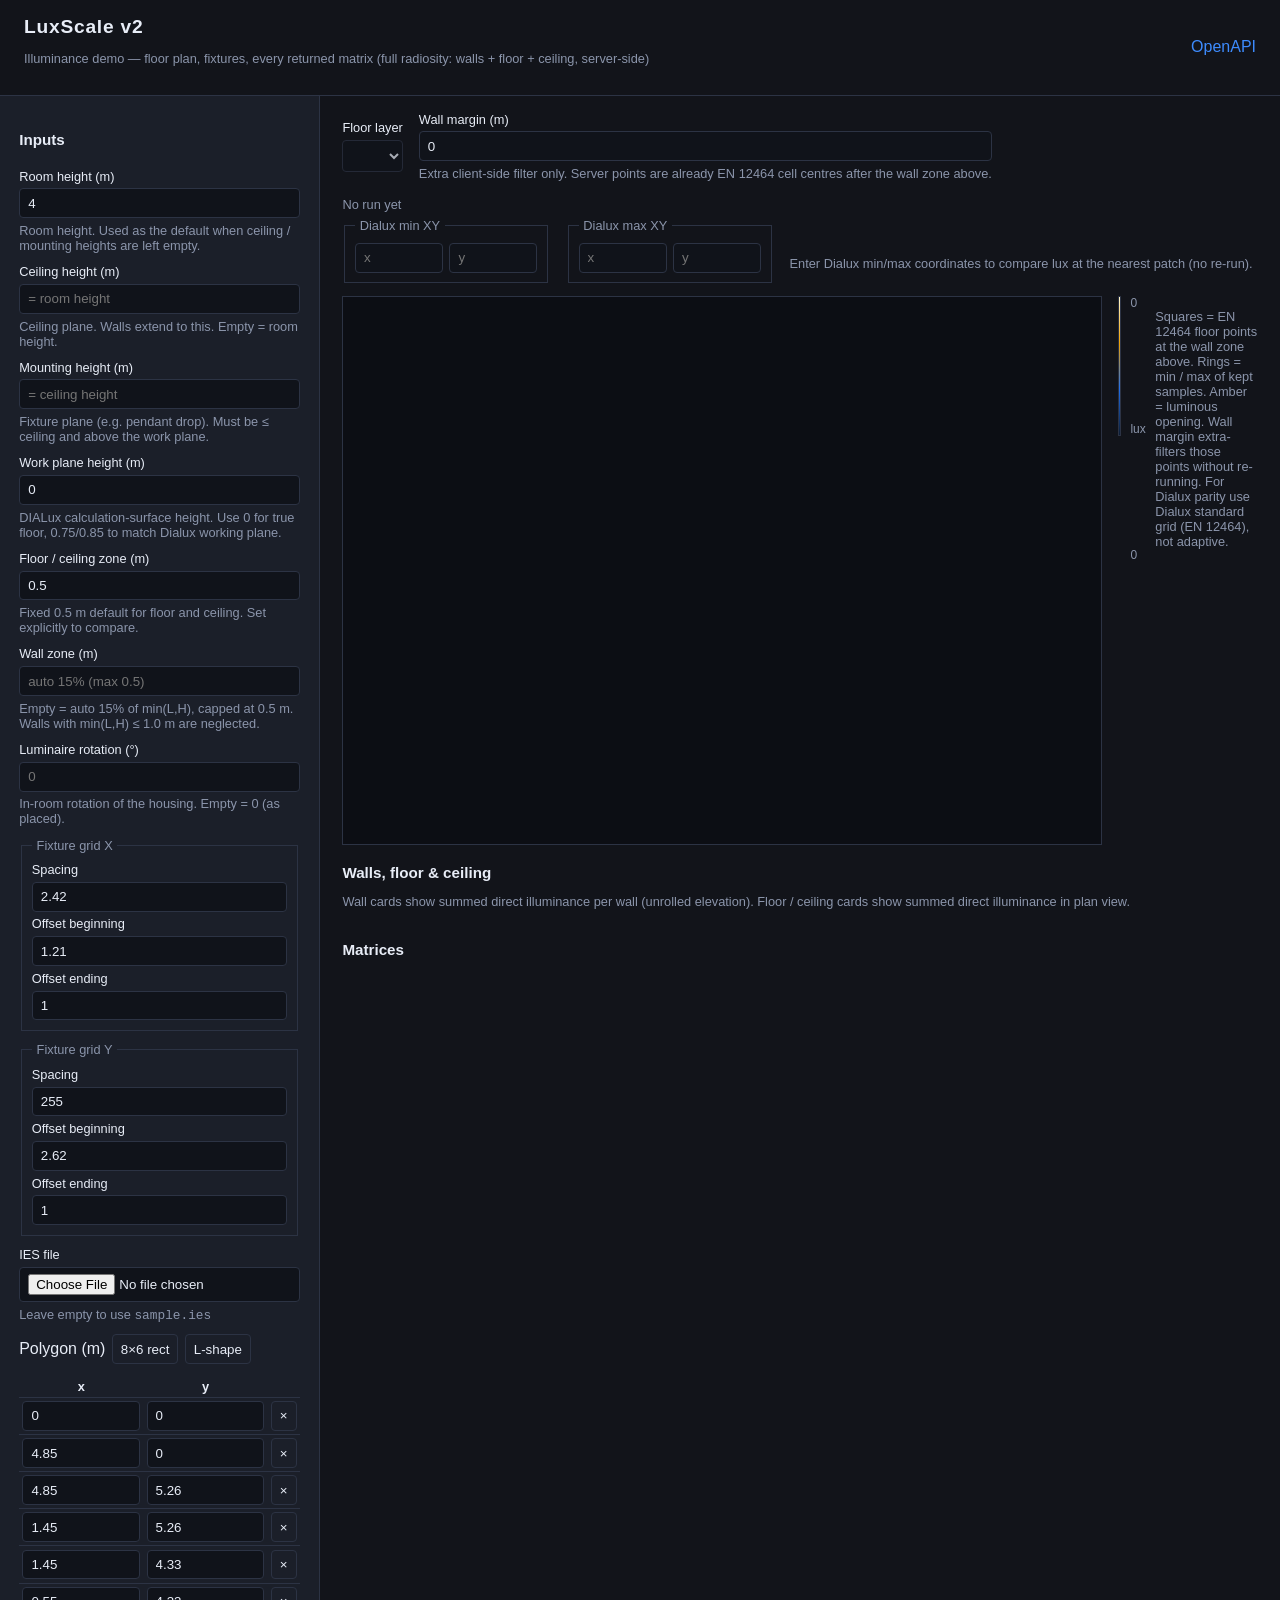
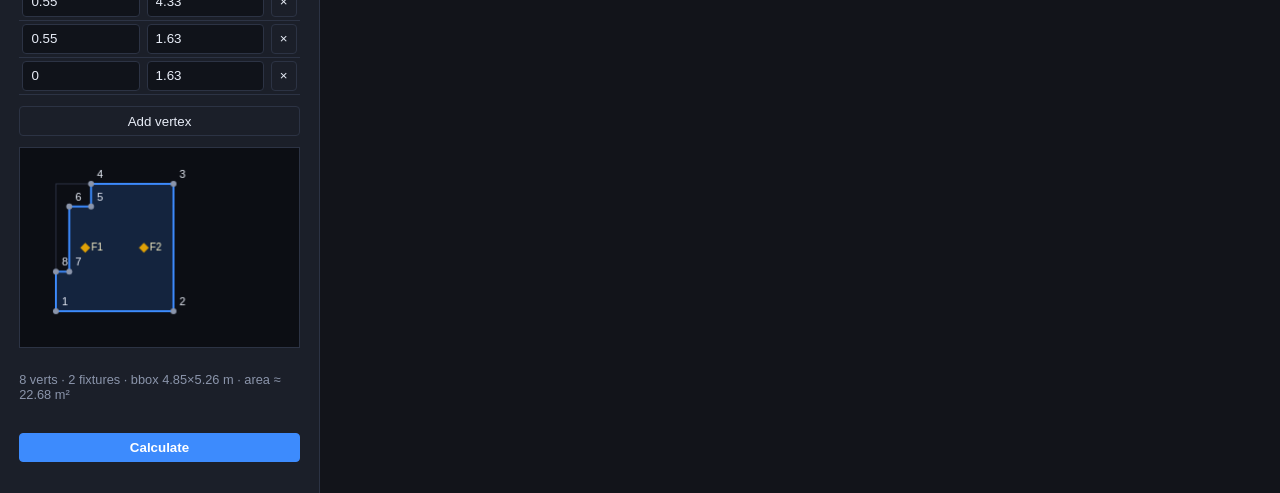
==== demo-v2/index.html @ 1ed82bf3 "Add new Eulumdat file for LED34S product data" ====
<!DOCTYPE html>
<html lang="en">
<head>
  <meta charset="utf-8" />
  <meta name="viewport" content="width=device-width, initial-scale=1" />
  <title>LuxScale demo v2</title>
  <link rel="stylesheet" href="demo.css" />
</head>
<body>
  <header class="top">
    <div>
      <h1>LuxScale v2</h1>
      <p class="muted">Illuminance demo — floor plan, fixtures, every returned matrix (full radiosity: walls + floor + ceiling, server-side)</p>
    </div>
    <a class="docs" href="/docs" target="_blank" rel="noreferrer">OpenAPI</a>
  </header>

  <main class="layout">
    <form id="form" class="panel">
      <h2>Inputs</h2>

      <label>Room height (m)
        <input id="height" type="number" min="0.01" step="0.01" value="4" required />
        <span class="hint">Room height. Used as the default when ceiling / mounting heights are left empty.</span>
      </label>

      <label>Ceiling height (m)
        <input id="ceilingHeight" type="number" min="0.01" step="0.01" placeholder="= room height" />
        <span class="hint">Ceiling plane. Walls extend to this. Empty = room height.</span>
      </label>

      <label>Mounting height (m)
        <input id="mountingHeight" type="number" min="0.01" step="0.01" placeholder="= ceiling height" />
        <span class="hint">Fixture plane (e.g. pendant drop). Must be ≤ ceiling and above the work plane.</span>
      </label>

      <label>Work plane height (m)
        <input id="workPlaneHeight" type="number" min="0" step="0.01" value="0" required />
        <span class="hint">DIALux calculation-surface height. Use 0 for true floor, 0.75/0.85 to match Dialux working plane.</span>
      </label>

      <label>Floor / ceiling zone (m)
        <input id="floorZone" type="number" min="0" step="0.05" value="0.5" required />
        <span class="hint">Fixed 0.5 m default for floor and ceiling. Set explicitly to compare.</span>
      </label>

      <label>Wall zone (m)
        <input id="wallZone" type="number" min="0" step="0.05" placeholder="auto 15% (max 0.5)" />
        <span class="hint">Empty = auto 15% of min(L,H), capped at 0.5 m. Walls with min(L,H) ≤ 1.0 m are neglected.</span>
      </label>

      <label>Luminaire rotation (°)
        <input id="luminaireRotation" type="number" min="0" max="360" step="1" placeholder="0" />
        <span class="hint">In-room rotation of the housing. Empty = 0 (as placed).</span>
      </label>

      <fieldset>
        <legend>Fixture grid X</legend>
        <label>Spacing <input id="xSpacing" type="number" min="0.01" step="0.01" value="2.42" required /></label>
        <label>Offset beginning <input id="xOffB" type="number" min="0" step="0.01" value="1.21" required /></label>
        <label>Offset ending <input id="xOffE" type="number" min="0" step="0.01" value="1" required /></label>
      </fieldset>

      <fieldset>
        <legend>Fixture grid Y</legend>
        <label>Spacing <input id="ySpacing" type="number" min="0.01" step="0.01" value="255" required /></label>
        <label>Offset beginning <input id="yOffB" type="number" min="0" step="0.01" value="2.62" required /></label>
        <label>Offset ending <input id="yOffE" type="number" min="0" step="0.01" value="1" required /></label>
      </fieldset>

      <label>IES file
        <input id="iesFile" type="file" accept=".ies,.txt,text/plain" />
        <span class="hint">Leave empty to use <code>sample.ies</code></span>
      </label>

      <div class="row">
        <span>Polygon (m)</span>
        <button type="button" id="presetRect" class="ghost">8×6 rect</button>
        <button type="button" id="presetL" class="ghost">L-shape</button>
      </div>
      <table id="verts">
        <thead><tr><th>x</th><th>y</th><th></th></tr></thead>
        <tbody></tbody>
      </table>
      <button type="button" id="addVert" class="ghost">Add vertex</button>
      <canvas id="polyPreview" width="280" height="200" aria-label="Polygon preview"></canvas>
      <p id="polyMeta" class="hint"></p>

      <button type="submit" id="run">Calculate</button>
      <p id="status" class="status" hidden></p>
    </form>

    <section class="results">
      <div class="toolbar">
        <label>Floor layer
          <select id="floorLayer" disabled></select>
        </label>
        <label>Wall margin (m)
          <input id="wallMargin" type="number" min="0" step="0.05" value="0" />
          <span class="hint">Extra client-side filter only. Server points are already EN 12464 cell centres after the wall zone above.</span>
        </label>
        <div id="stats" class="stats muted">No run yet</div>
      </div>
      <div class="toolbar compare">
        <fieldset>
          <legend>Dialux min XY</legend>
          <div class="row">
            <input id="dxMinX" type="number" step="0.01" placeholder="x" />
            <input id="dxMinY" type="number" step="0.01" placeholder="y" />
          </div>
        </fieldset>
        <fieldset>
          <legend>Dialux max XY</legend>
          <div class="row">
            <input id="dxMaxX" type="number" step="0.01" placeholder="x" />
            <input id="dxMaxY" type="number" step="0.01" placeholder="y" />
          </div>
        </fieldset>
        <p id="dialuxNearest" class="hint">Enter Dialux min/max coordinates to compare lux at the nearest patch (no re-run).</p>
      </div>
      <div class="view">
        <canvas id="plan" width="720" height="520"></canvas>
        <aside class="legend">
          <div id="legendBar"></div>
          <div class="legend-ends"><span id="legMin">0</span><span>lux</span><span id="legMax">0</span></div>
          <p class="hint">Squares = EN 12464 floor points at the wall zone above. Rings = min / max of kept samples. Amber = luminous opening. Wall margin extra-filters those points without re-running. For Dialux parity use Dialux standard grid (EN 12464), not adaptive.</p>
        </aside>
      </div>

      <h2>Walls, floor &amp; ceiling</h2>
      <p class="hint">Wall cards show summed direct illuminance per wall (unrolled elevation). Floor / ceiling cards show summed direct illuminance in plan view.</p>
      <div id="walls" class="walls"></div>

      <h2>Matrices</h2>
      <div id="matrices"></div>
    </section>
  </main>
  <script src="demo.js"></script>
</body>
</html>
---- demo-v2/demo.css ----
:root {
  --bg: #12141a;
  --panel: #1b1f29;
  --line: #2c3344;
  --text: #e8edf7;
  --muted: #8b95ab;
  --accent: #e0a106;
  --run: #3d8bfd;
  font-family: "IBM Plex Sans", "Segoe UI", sans-serif;
}

* { box-sizing: border-box; }
body { margin: 0; background: var(--bg); color: var(--text); }

.top {
  display: flex;
  justify-content: space-between;
  align-items: center;
  padding: 1rem 1.5rem;
  border-bottom: 1px solid var(--line);
}
h1 { margin: 0; font-size: 1.2rem; letter-spacing: 0.04em; }
h2 { margin: 1.2rem 0 0.6rem; font-size: 0.95rem; }
.muted, .hint { color: var(--muted); font-size: 0.8rem; }
.docs { color: var(--run); text-decoration: none; }

.layout {
  display: grid;
  grid-template-columns: 320px 1fr;
  min-height: calc(100vh - 64px);
}

.panel {
  padding: 1rem 1.2rem 2rem;
  border-right: 1px solid var(--line);
  background: var(--panel);
  display: flex;
  flex-direction: column;
  gap: 0.7rem;
}

label, fieldset { display: flex; flex-direction: column; gap: 0.3rem; font-size: 0.8rem; }
fieldset { border: 1px solid var(--line); padding: 0.6rem; }
legend { padding: 0 0.3rem; color: var(--muted); }
input, select, button {
  background: #10131a;
  color: var(--text);
  border: 1px solid var(--line);
  border-radius: 4px;
  padding: 0.4rem 0.5rem;
}
button { cursor: pointer; }
#run { background: var(--run); border-color: var(--run); color: #fff; font-weight: 600; margin-top: 0.4rem; }
.ghost { background: transparent; }
.row { display: flex; gap: 0.4rem; align-items: center; flex-wrap: wrap; }

table { width: 100%; border-collapse: collapse; font-size: 0.8rem; }
th, td { border-bottom: 1px solid var(--line); padding: 0.2rem; }
td input { width: 100%; }
#polyPreview {
  width: 100%;
  height: auto;
  background: #0c0e14;
  border: 1px solid var(--line);
}
.status { white-space: pre-wrap; }
.status.err { color: #ff8b8b; }
.status.ok { color: #8ee0a8; }

.results { padding: 1rem 1.4rem 2rem; overflow: auto; }
.toolbar { display: flex; gap: 1rem; align-items: center; flex-wrap: wrap; }
.toolbar.compare { align-items: flex-end; margin: 0.4rem 0 0.8rem; }
.toolbar.compare fieldset { min-width: 140px; }
.toolbar.compare input { width: 5.5rem; }
.stats { font-variant-numeric: tabular-nums; flex: 1 1 16rem; }
.view { display: grid; grid-template-columns: 1fr 140px; gap: 1rem; align-items: start; }
canvas { background: #0c0e14; border: 1px solid var(--line); width: 100%; height: auto; }

#legendBar {
  height: 140px;
  width: 18px;
  border: 1px solid var(--line);
  background: linear-gradient(#fff7cc, #f0a202, #1f6feb, #0b1c33);
}
.legend { display: flex; gap: 0.6rem; align-items: stretch; }
.legend-ends { display: flex; flex-direction: column; justify-content: space-between; font-size: 0.75rem; color: var(--muted); }

.walls { display: grid; grid-template-columns: repeat(auto-fill, minmax(240px, 1fr)); gap: 0.8rem; }
.wall-card { background: var(--panel); border: 1px solid var(--line); padding: 0.6rem; }
.wall-card canvas { width: 100%; }

.matrix {
  margin: 0.8rem 0 1.4rem;
  overflow: auto;
  border: 1px solid var(--line);
}
.matrix h3 { margin: 0; padding: 0.5rem 0.7rem; background: var(--panel); font-size: 0.8rem; }
.matrix table { min-width: 100%; }
.matrix td { text-align: right; font-variant-numeric: tabular-nums; font-size: 0.72rem; padding: 0.15rem 0.35rem; }
.meta { padding: 0.4rem 0.7rem; color: var(--muted); font-size: 0.72rem; }

@media (max-width: 900px) {
  .layout, .view { grid-template-columns: 1fr; }
  .panel { border-right: 0; border-bottom: 1px solid var(--line); }
}
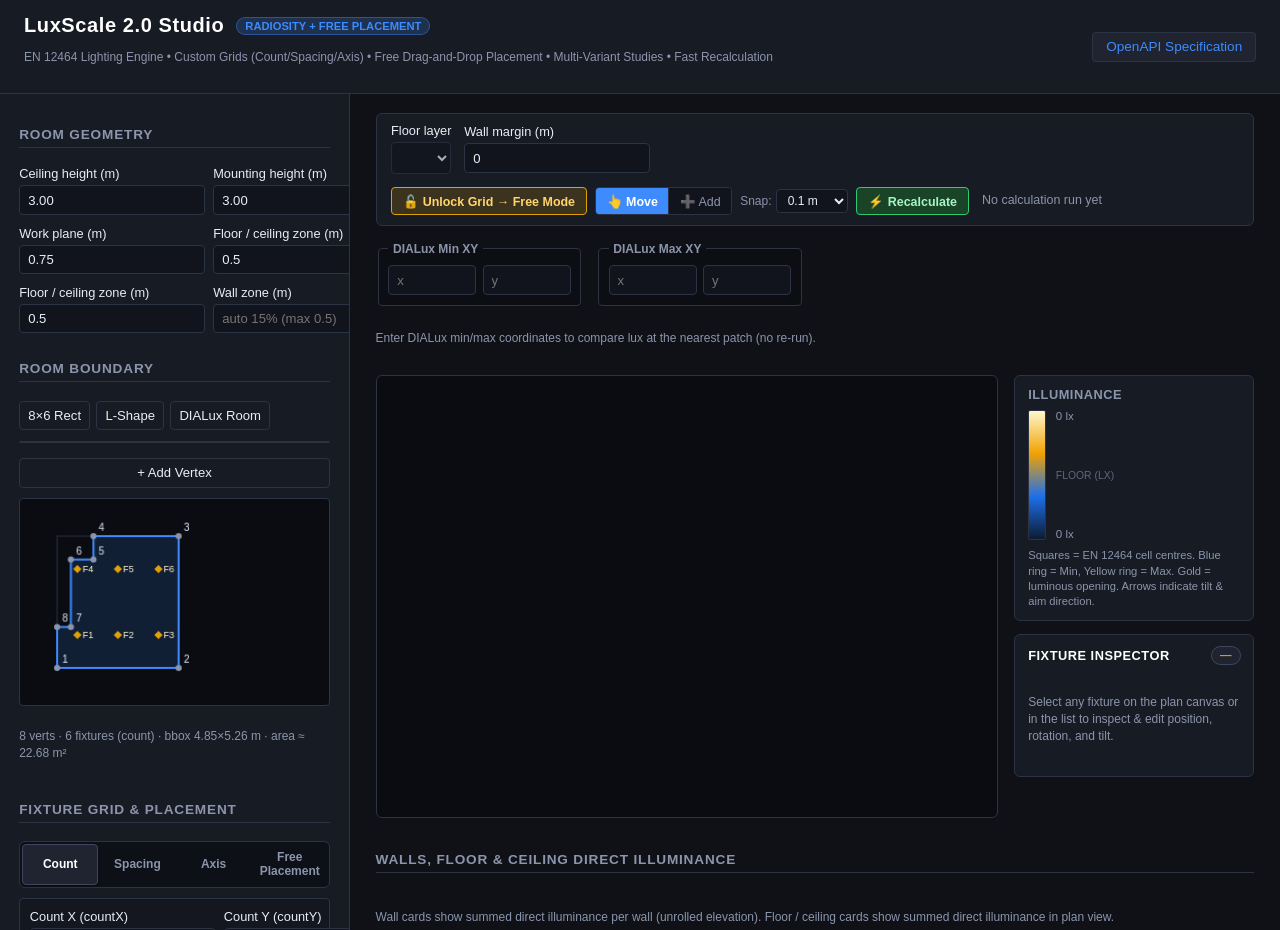
==== commit a94fe559: "Add API integration guide and enhance tests for calculation features - Introduced a comprehensive `/" ====
--- a/demo-v2/index.html
+++ b/demo-v2/index.html
@@ -3,138 +3,408 @@
 <head>
   <meta charset="utf-8" />
   <meta name="viewport" content="width=device-width, initial-scale=1" />
-  <title>LuxScale demo v2</title>
-  <link rel="stylesheet" href="demo.css" />
+  <title>LuxScale 2.0 Studio</title>
+  <link rel="stylesheet" href="demo.css?v=2.3.0" />
 </head>
 <body>
   <header class="top">
     <div>
-      <h1>LuxScale v2</h1>
-      <p class="muted">Illuminance demo — floor plan, fixtures, every returned matrix (full radiosity: walls + floor + ceiling, server-side)</p>
+      <div class="logo-row">
+        <h1>LuxScale 2.0 Studio</h1>
+        <span class="version-tag">Radiosity + Free Placement</span>
+      </div>
+      <p class="muted">EN 12464 Lighting Engine • Custom Grids (Count/Spacing/Axis) • Free Drag-and-Drop Placement • Multi-Variant Studies • Fast Recalculation</p>
     </div>
-    <a class="docs" href="/docs" target="_blank" rel="noreferrer">OpenAPI</a>
+    <div class="top-actions">
+      <a class="docs" href="/docs" target="_blank" rel="noreferrer">OpenAPI Specification</a>
+    </div>
   </header>
 
   <main class="layout">
     <form id="form" class="panel">
-      <h2>Inputs</h2>
-
-      <label>Room height (m)
-        <input id="height" type="number" min="0.01" step="0.01" value="4" required />
-        <span class="hint">Room height. Used as the default when ceiling / mounting heights are left empty.</span>
+      <h2>Room Geometry</h2>
+
+      <div class="field-grid">
+        <label>Ceiling height (m)
+          <input id="ceilingHeight" type="number" min="0.01" step="0.01" value="3.00" required />
+        </label>
+        <label>Mounting height (m)
+          <input id="mountingHeight" type="number" min="0.01" step="0.01" value="3.00" required />
+        </label>
+      </div>
+
+      <div class="field-grid">
+        <label>Work plane (m)
+          <input id="workPlaneHeight" type="number" min="0" step="0.01" value="0.75" required />
+        </label>
+        <label>Floor / ceiling zone (m)
+          <input id="floorZone" type="number" min="0" step="0.05" value="0.5" required />
+        </label>
+      </div>
+
+      <div class="field-grid">
+        <label>Floor / ceiling zone (m)
+          <input id="floorZone" type="number" min="0" step="0.05" value="0.5" required />
+        </label>
+        <label>Wall zone (m)
+          <input id="wallZone" type="number" min="0" step="0.05" placeholder="auto 15% (max 0.5)" />
+        </label>
+      </div>
+
+      <h2>Room Boundary</h2>
+      <div class="row">
+        <button type="button" id="presetRect" class="ghost">8×6 Rect</button>
+        <button type="button" id="presetL" class="ghost">L-Shape</button>
+        <button type="button" id="presetRoom" class="ghost">DIALux Room</button>
+      </div>
+      <div class="table-scroll">
+        <table id="verts">
+          <thead><tr><th>X (m)</th><th>Y (m)</th><th></th></tr></thead>
+          <tbody></tbody>
+        </table>
+      </div>
+      <button type="button" id="addVert" class="ghost full">+ Add Vertex</button>
+      <canvas id="polyPreview" width="300" height="200" aria-label="Polygon preview"></canvas>
+      <p id="polyMeta" class="hint"></p>
+
+      <h2>Fixture Grid &amp; Placement</h2>
+      <div class="tab-group" id="gridModeTabs">
+        <button type="button" class="tab-btn active" data-mode="count">Count</button>
+        <button type="button" class="tab-btn" data-mode="spacing">Spacing</button>
+        <button type="button" class="tab-btn" data-mode="axis">Axis</button>
+        <button type="button" class="tab-btn" data-mode="free">Free Placement</button>
+      </div>
+
+      <!-- Count Grid Mode -->
+      <div id="panelCount" class="mode-panel">
+        <div class="field-grid">
+          <label>Count X (countX)
+            <input id="countX" type="number" min="1" step="1" value="3" required />
+          </label>
+          <label>Count Y (countY)
+            <input id="countY" type="number" min="1" step="1" value="2" required />
+          </label>
+        </div>
+        <label>Offset Fraction (0.0 – 1.0)
+          <input id="offsetFraction" type="number" min="0" max="1" step="0.05" value="0.5" />
+          <span class="hint">0.5 = centered half-spacing to boundary walls (DIALux rule).</span>
+        </label>
+      </div>
+
+      <!-- Spacing Grid Mode -->
+      <div id="panelSpacing" class="mode-panel" hidden>
+        <div class="field-grid">
+          <label>Spacing X (spacingX, m)
+            <input id="spacingX" type="number" min="0.1" step="0.05" value="2.40" />
+          </label>
+          <label>Spacing Y (spacingY, m)
+            <input id="spacingY" type="number" min="0.1" step="0.05" value="2.50" />
+          </label>
+        </div>
+        <label class="checkbox-label">
+          <input id="spacingAutoCenter" type="checkbox" checked /> Auto-center fixtures within bounding box
+        </label>
+        <div class="field-grid" id="spacingOffsetGrid" hidden>
+          <label>Offset X (offsetX, m)
+            <input id="spacingOffsetX" type="number" min="0" step="0.05" placeholder="0" />
+          </label>
+          <label>Offset Y (offsetY, m)
+            <input id="spacingOffsetY" type="number" min="0" step="0.05" placeholder="0" />
+          </label>
+        </div>
+      </div>
+
+      <!-- Axis Grid Mode (Legacy / Dialux offsets) -->
+      <div id="panelAxis" class="mode-panel" hidden>
+        <fieldset>
+          <legend>Fixture Grid X</legend>
+          <label>Spacing <input id="xSpacing" type="number" min="0.01" step="0.01" value="2.42" /></label>
+          <div class="field-grid">
+            <label>Offset Beg <input id="xOffB" type="number" min="0" step="0.01" value="1.21" /></label>
+            <label>Offset End <input id="xOffE" type="number" min="0" step="0.01" value="1.0" /></label>
+          </div>
+        </fieldset>
+        <fieldset>
+          <legend>Fixture Grid Y</legend>
+          <label>Spacing <input id="ySpacing" type="number" min="0.01" step="0.01" value="2.55" /></label>
+          <div class="field-grid">
+            <label>Offset Beg <input id="yOffB" type="number" min="0" step="0.01" value="2.62" /></label>
+            <label>Offset End <input id="yOffE" type="number" min="0" step="0.01" value="1.0" /></label>
+          </div>
+        </fieldset>
+      </div>
+
+      <!-- Free Placement Mode -->
+      <div id="panelFree" class="mode-panel" hidden>
+        <div class="free-header">
+          <span id="freeCountBadge" class="pill-badge">0 fixtures</span>
+          <div class="row">
+            <button type="button" id="btnAddFree" class="ghost sm">+ Add</button>
+            <button type="button" id="btnPopulateFromGrid" class="ghost sm" title="Generate fixtures from current grid">From Grid</button>
+            <button type="button" id="btnClearFree" class="ghost sm danger" title="Clear all free fixtures">Clear</button>
+          </div>
+        </div>
+        <div class="table-scroll max-h-180">
+          <table id="freeFixturesTable">
+            <thead><tr><th>ID</th><th>X</th><th>Y</th><th>Rot°</th><th>Tilt°</th><th></th></tr></thead>
+            <tbody></tbody>
+          </table>
+        </div>
+        <p class="hint">Click or drag fixtures directly on the floor plan canvas to position them freely!</p>
+      </div>
+
+      <label>Default luminaire rotation (°)
+        <input id="luminaireRotation" type="number" min="0" max="360" step="1" placeholder="0" />
+        <span class="hint">In-room rotation of the housing (0–360°).</span>
       </label>
 
-      <label>Ceiling height (m)
-        <input id="ceilingHeight" type="number" min="0.01" step="0.01" placeholder="= room height" />
-        <span class="hint">Ceiling plane. Walls extend to this. Empty = room height.</span>
-      </label>
-
-      <label>Mounting height (m)
-        <input id="mountingHeight" type="number" min="0.01" step="0.01" placeholder="= ceiling height" />
-        <span class="hint">Fixture plane (e.g. pendant drop). Must be ≤ ceiling and above the work plane.</span>
-      </label>
-
-      <label>Work plane height (m)
-        <input id="workPlaneHeight" type="number" min="0" step="0.01" value="0" required />
-        <span class="hint">DIALux calculation-surface height. Use 0 for true floor, 0.75/0.85 to match Dialux working plane.</span>
-      </label>
-
-      <label>Floor / ceiling zone (m)
-        <input id="floorZone" type="number" min="0" step="0.05" value="0.5" required />
-        <span class="hint">Fixed 0.5 m default for floor and ceiling. Set explicitly to compare.</span>
-      </label>
-
-      <label>Wall zone (m)
-        <input id="wallZone" type="number" min="0" step="0.05" placeholder="auto 15% (max 0.5)" />
-        <span class="hint">Empty = auto 15% of min(L,H), capped at 0.5 m. Walls with min(L,H) ≤ 1.0 m are neglected.</span>
-      </label>
-
-      <label>Luminaire rotation (°)
-        <input id="luminaireRotation" type="number" min="0" max="360" step="1" placeholder="0" />
-        <span class="hint">In-room rotation of the housing. Empty = 0 (as placed).</span>
-      </label>
-
-      <fieldset>
-        <legend>Fixture grid X</legend>
-        <label>Spacing <input id="xSpacing" type="number" min="0.01" step="0.01" value="2.42" required /></label>
-        <label>Offset beginning <input id="xOffB" type="number" min="0" step="0.01" value="1.21" required /></label>
-        <label>Offset ending <input id="xOffE" type="number" min="0" step="0.01" value="1" required /></label>
-      </fieldset>
-
-      <fieldset>
-        <legend>Fixture grid Y</legend>
-        <label>Spacing <input id="ySpacing" type="number" min="0.01" step="0.01" value="255" required /></label>
-        <label>Offset beginning <input id="yOffB" type="number" min="0" step="0.01" value="2.62" required /></label>
-        <label>Offset ending <input id="yOffE" type="number" min="0" step="0.01" value="1" required /></label>
-      </fieldset>
-
-      <label>IES file
-        <input id="iesFile" type="file" accept=".ies,.txt,text/plain" />
-        <span class="hint">Leave empty to use <code>sample.ies</code></span>
-      </label>
-
-      <div class="row">
-        <span>Polygon (m)</span>
-        <button type="button" id="presetRect" class="ghost">8×6 rect</button>
-        <button type="button" id="presetL" class="ghost">L-shape</button>
-      </div>
-      <table id="verts">
-        <thead><tr><th>x</th><th>y</th><th></th></tr></thead>
-        <tbody></tbody>
-      </table>
-      <button type="button" id="addVert" class="ghost">Add vertex</button>
-      <canvas id="polyPreview" width="280" height="200" aria-label="Polygon preview"></canvas>
-      <p id="polyMeta" class="hint"></p>
-
-      <button type="submit" id="run">Calculate</button>
+      <h2>Photometry &amp; Study Set</h2>
+      <div class="tab-group" id="studySourceTabs">
+        <button type="button" class="tab-btn active" data-source="file">Upload IES</button>
+        <button type="button" class="tab-btn" data-source="variants">Variant Study (JSON)</button>
+      </div>
+
+      <div id="panelIesFile">
+        <label>IES Photometry file
+          <input id="iesFile" type="file" accept=".ies,.ldt,.txt,text/plain" />
+          <span class="hint">Leave empty to use bundled <code>sample.ies</code>.</span>
+        </label>
+      </div>
+
+      <div id="panelVariants" hidden>
+        <label>Default Variant ID
+          <input id="variantId" type="text" placeholder="e.g. VAR-REC-01" />
+          <span class="hint">Catalog variant UUID. Default for grid layouts or fixtures without an explicit variant.</span>
+        </label>
+      </div>
+
+      <details class="section-details" open>
+        <summary>Reflectances &amp; Physics</summary>
+        <div class="field-grid">
+          <label>Wall ρ
+            <input id="wallReflectance" type="number" min="0" max="1" step="0.05" value="0.5" />
+          </label>
+          <label>Floor ρ
+            <input id="floorReflectance" type="number" min="0" max="1" step="0.05" value="0.2" />
+          </label>
+          <label>Ceiling ρ
+            <input id="ceilingReflectance" type="number" min="0" max="1" step="0.05" value="0.7" />
+          </label>
+        </div>
+        <div class="field-grid">
+          <label>Maintenance Factor (MF)
+            <input id="maintenanceFactor" type="number" min="0.1" max="1" step="0.05" value="0.8" />
+          </label>
+          <label>Radiosity Bounces
+            <select id="bounces">
+              <option value="0">0 (Direct Only / Fast)</option>
+              <option value="1">1 bounce</option>
+              <option value="2" selected>2 bounces (Standard)</option>
+              <option value="3">3 bounces (High precision)</option>
+            </select>
+          </label>
+        </div>
+        <label class="checkbox-label">
+          <input id="includeMatrices" type="checkbox" checked /> Include detailed wall &amp; ceiling matrices
+        </label>
+      </details>
+
+      <details class="section-details" open>
+        <summary>Compliance Targets (EN 12464)</summary>
+        <div class="row presets-row">
+          <button type="button" class="ghost xs comp-preset" data-lux="500" data-u0="0.6">Office (500 lx)</button>
+          <button type="button" class="ghost xs comp-preset" data-lux="300" data-u0="0.6">Classroom (300 lx)</button>
+          <button type="button" class="ghost xs comp-preset" data-lux="150" data-u0="0.4">Corridor (150 lx)</button>
+        </div>
+        <div class="field-grid">
+          <label>Target Lux (lx)
+            <input id="targetLux" type="number" min="0" step="25" value="500" />
+          </label>
+          <label>Min Uniformity U0
+            <input id="minUniformity" type="number" min="0" max="1" step="0.05" value="0.60" />
+          </label>
+        </div>
+      </details>
+
+      <button type="submit" id="run">Run Calculation</button>
       <p id="status" class="status" hidden></p>
     </form>
 
     <section class="results">
+      <!-- Compliance Banner -->
+      <div id="complianceBanner" class="compliance-banner" hidden>
+        <div class="comp-badge-box">
+          <span id="compBadge" class="badge">EVALUATING</span>
+        </div>
+        <div class="comp-details">
+          <div class="comp-stat">
+            <span class="label">Average Lux</span>
+            <span id="compAvgLux" class="val">—</span>
+            <span id="compTargetLux" class="target">target ≥ 500 lx</span>
+          </div>
+          <div class="comp-stat">
+            <span class="label">Uniformity (U0)</span>
+            <span id="compUniformity" class="val">—</span>
+            <span id="compTargetU0" class="target">target ≥ 0.60</span>
+          </div>
+          <div class="comp-stat">
+            <span class="label">Min / Max Lux</span>
+            <span id="compMinMax" class="val">—</span>
+            <span class="target">floor working plane</span>
+          </div>
+          <div class="comp-stat">
+            <span class="label">Maintenance</span>
+            <span id="compMF" class="val">0.80</span>
+            <span class="target">light loss factor</span>
+          </div>
+        </div>
+      </div>
+
+      <!-- Multi-Variant Comparison Shelf -->
+      <div id="variantsShelf" class="variants-shelf" hidden>
+        <div class="shelf-header">
+          <h3>Variant Study Comparison</h3>
+          <span class="hint">Click any variant card to switch the visualizer</span>
+        </div>
+        <div id="variantsList" class="variants-grid"></div>
+      </div>
+
+      <!-- Plan Interactive Toolbar -->
       <div class="toolbar">
         <label>Floor layer
           <select id="floorLayer" disabled></select>
         </label>
         <label>Wall margin (m)
           <input id="wallMargin" type="number" min="0" step="0.05" value="0" />
-          <span class="hint">Extra client-side filter only. Server points are already EN 12464 cell centres after the wall zone above.</span>
-        </label>
-        <div id="stats" class="stats muted">No run yet</div>
-      </div>
+        </label>
+
+        <!-- Canvas Interaction Controls -->
+        <div class="canvas-tools">
+          <button type="button" id="btnUnlockGrid" class="btn-unlock" title="Unlock calculated grid into freely draggable fixtures">
+            🔓 Unlock Grid &rarr; Free Mode
+          </button>
+          <div class="btn-group">
+            <button type="button" id="toolSelect" class="tool-btn active" title="Select &amp; Drag Fixtures">👆 Move</button>
+            <button type="button" id="toolAdd" class="tool-btn" title="Click on room floor to add a new fixture">➕ Add</button>
+          </div>
+          <label class="snap-label">Snap:
+            <select id="snapSelect">
+              <option value="0">Off</option>
+              <option value="0.1" selected>0.1 m</option>
+              <option value="0.25">0.25 m</option>
+              <option value="0.5">0.5 m</option>
+              <option value="1.0">1.0 m</option>
+            </select>
+          </label>
+          <button type="button" id="btnRecalc" class="btn-recalc" title="Recalculate lighting with current fixture positions">
+            ⚡ Recalculate
+          </button>
+        </div>
+
+        <div id="stats" class="stats muted">No calculation run yet</div>
+      </div>
+
+      <!-- Dialux Comparison Probes -->
       <div class="toolbar compare">
         <fieldset>
-          <legend>Dialux min XY</legend>
+          <legend>DIALux Min XY</legend>
           <div class="row">
             <input id="dxMinX" type="number" step="0.01" placeholder="x" />
             <input id="dxMinY" type="number" step="0.01" placeholder="y" />
           </div>
         </fieldset>
         <fieldset>
-          <legend>Dialux max XY</legend>
+          <legend>DIALux Max XY</legend>
           <div class="row">
             <input id="dxMaxX" type="number" step="0.01" placeholder="x" />
             <input id="dxMaxY" type="number" step="0.01" placeholder="y" />
           </div>
         </fieldset>
-        <p id="dialuxNearest" class="hint">Enter Dialux min/max coordinates to compare lux at the nearest patch (no re-run).</p>
-      </div>
-      <div class="view">
-        <canvas id="plan" width="720" height="520"></canvas>
-        <aside class="legend">
-          <div id="legendBar"></div>
-          <div class="legend-ends"><span id="legMin">0</span><span>lux</span><span id="legMax">0</span></div>
-          <p class="hint">Squares = EN 12464 floor points at the wall zone above. Rings = min / max of kept samples. Amber = luminous opening. Wall margin extra-filters those points without re-running. For Dialux parity use Dialux standard grid (EN 12464), not adaptive.</p>
+        <p id="dialuxNearest" class="hint">Enter DIALux min/max coordinates to compare lux at the nearest patch (no re-run).</p>
+      </div>
+
+      <!-- Main Plan View + Inspector Dock -->
+      <div class="view-container">
+        <div class="canvas-wrapper">
+          <canvas id="plan" width="760" height="540"></canvas>
+          <div id="canvasOverlayNotice" class="canvas-notice" hidden>
+            <span>Free Placement Mode Active — Drag fixtures or click to place</span>
+          </div>
+        </div>
+
+        <aside class="sidebar-dock">
+          <!-- Heatmap Legend -->
+          <div class="legend-card">
+            <h4>Illuminance</h4>
+            <div class="legend">
+              <div id="legendBar"></div>
+              <div class="legend-ends">
+                <span id="legMax">0 lx</span>
+                <span class="mid-label">Floor (lx)</span>
+                <span id="legMin">0 lx</span>
+              </div>
+            </div>
+            <p class="legend-caption">Squares = EN 12464 cell centres. Blue ring = Min, Yellow ring = Max. Gold = luminous opening. Arrows indicate tilt &amp; aim direction.</p>
+          </div>
+
+          <!-- Fixture Inspector Panel -->
+          <div id="inspectorPanel" class="inspector-card">
+            <div class="inspector-header">
+              <h4 id="inspTitle">Fixture Inspector</h4>
+              <span id="inspBadge" class="pill-badge">—</span>
+            </div>
+            <div id="inspEmpty" class="insp-empty">
+              <p>Select any fixture on the plan canvas or in the list to inspect &amp; edit position, rotation, and tilt.</p>
+            </div>
+            <div id="inspControls" class="insp-form" hidden>
+              <div class="field-grid">
+                <label>X (m)
+                  <input id="inspX" type="number" step="0.05" />
+                </label>
+                <label>Y (m)
+                  <input id="inspY" type="number" step="0.05" />
+                </label>
+              </div>
+              <label>Mounting Z (m override)
+                <input id="inspZ" type="number" step="0.05" placeholder="= room mounting height" />
+              </label>
+              <label>Rotation: <span id="inspRotVal">0°</span>
+                <input id="inspRot" type="range" min="0" max="360" step="5" value="0" />
+              </label>
+              <label>Tilt Angle: <span id="inspTiltVal">0°</span>
+                <input id="inspTilt" type="range" min="0" max="90" step="5" value="0" />
+                <span class="hint">0° = nadir (downward). &gt;0° tilts fixture for wall-washing or accent.</span>
+              </label>
+              <div class="field-grid">
+                <label>Variant ID
+                  <input id="inspVariantId" type="text" placeholder="e.g. VAR-REC-01" />
+                </label>
+                <label>IES Ref / Filename
+                  <input id="inspIesRef" type="text" placeholder="e.g. accent.ies" />
+                </label>
+              </div>
+              <div class="aim-readout">
+                <span class="aim-label">Aim Vector:</span>
+                <span id="inspAimVector" class="aim-val">(0.00, 0.00, -1.00)</span>
+              </div>
+              <div class="row insp-actions">
+                <button type="button" id="btnInspDup" class="ghost sm" title="Duplicate this fixture">Duplicate</button>
+                <button type="button" id="btnInspDel" class="ghost sm danger" title="Delete this fixture">Delete</button>
+                <button type="button" id="btnInspRecalc" class="primary sm" title="Recalculate now">Recalculate</button>
+              </div>
+            </div>
+          </div>
         </aside>
       </div>
 
-      <h2>Walls, floor &amp; ceiling</h2>
+      <h2>Walls, Floor &amp; Ceiling Direct Illuminance</h2>
       <p class="hint">Wall cards show summed direct illuminance per wall (unrolled elevation). Floor / ceiling cards show summed direct illuminance in plan view.</p>
       <div id="walls" class="walls"></div>
 
-      <h2>Matrices</h2>
+      <h2>Matrices &amp; Placed Fixtures</h2>
       <div id="matrices"></div>
     </section>
   </main>
-  <script src="demo.js"></script>
+  <script src="demo.js?v=2.3.0"></script>
 </body>
 </html>
--- a/demo-v2/demo.css
+++ b/demo-v2/demo.css
@@ -1,105 +1,478 @@
 :root {
-  --bg: #12141a;
-  --panel: #1b1f29;
-  --line: #2c3344;
+  --bg: #0f1117;
+  --panel: #171b24;
+  --panel-card: #1f2430;
+  --line: #2b3345;
+  --line-light: #3d475f;
   --text: #e8edf7;
   --muted: #8b95ab;
   --accent: #e0a106;
+  --accent-light: #ffd56b;
   --run: #3d8bfd;
-  font-family: "IBM Plex Sans", "Segoe UI", sans-serif;
+  --run-hover: #2b76e8;
+  --pass: #2ec971;
+  --pass-bg: rgba(46, 201, 113, 0.15);
+  --fail: #ff5c5c;
+  --fail-bg: rgba(255, 92, 92, 0.15);
+  --cyan: #00d2ff;
+  font-family: -apple-system, BlinkMacSystemFont, "Segoe UI", Roboto, "IBM Plex Sans", sans-serif;
 }
 
 * { box-sizing: border-box; }
+[hidden] { display: none !important; }
 body { margin: 0; background: var(--bg); color: var(--text); }
 
 .top {
   display: flex;
   justify-content: space-between;
   align-items: center;
-  padding: 1rem 1.5rem;
+  padding: 0.9rem 1.5rem;
   border-bottom: 1px solid var(--line);
-}
-h1 { margin: 0; font-size: 1.2rem; letter-spacing: 0.04em; }
-h2 { margin: 1.2rem 0 0.6rem; font-size: 0.95rem; }
-.muted, .hint { color: var(--muted); font-size: 0.8rem; }
-.docs { color: var(--run); text-decoration: none; }
+  background: var(--panel);
+}
+.logo-row { display: flex; align-items: center; gap: 0.75rem; }
+h1 { margin: 0; font-size: 1.25rem; letter-spacing: 0.03em; font-weight: 700; color: #fff; }
+.version-tag {
+  font-size: 0.7rem;
+  background: rgba(61, 139, 253, 0.2);
+  color: var(--run);
+  border: 1px solid rgba(61, 139, 253, 0.4);
+  padding: 0.15rem 0.5rem;
+  border-radius: 12px;
+  font-weight: 600;
+  text-transform: uppercase;
+}
+h2 {
+  margin: 1.1rem 0 0.5rem;
+  font-size: 0.85rem;
+  font-weight: 600;
+  text-transform: uppercase;
+  letter-spacing: 0.06em;
+  color: var(--muted);
+  border-bottom: 1px solid var(--line);
+  padding-bottom: 0.3rem;
+}
+.muted, .hint { color: var(--muted); font-size: 0.75rem; line-height: 1.4; }
+.docs {
+  color: var(--run);
+  text-decoration: none;
+  font-size: 0.85rem;
+  font-weight: 500;
+  padding: 0.4rem 0.8rem;
+  border: 1px solid var(--line);
+  border-radius: 4px;
+  background: var(--panel-card);
+  transition: all 0.2s ease;
+}
+.docs:hover { border-color: var(--run); background: rgba(61, 139, 253, 0.1); }
 
 .layout {
   display: grid;
-  grid-template-columns: 320px 1fr;
+  grid-template-columns: 350px 1fr;
   min-height: calc(100vh - 64px);
 }
 
 .panel {
-  padding: 1rem 1.2rem 2rem;
+  padding: 1rem 1.2rem 2.5rem;
   border-right: 1px solid var(--line);
   background: var(--panel);
   display: flex;
   flex-direction: column;
-  gap: 0.7rem;
-}
-
-label, fieldset { display: flex; flex-direction: column; gap: 0.3rem; font-size: 0.8rem; }
-fieldset { border: 1px solid var(--line); padding: 0.6rem; }
-legend { padding: 0 0.3rem; color: var(--muted); }
+  gap: 0.65rem;
+  overflow-y: auto;
+  max-height: calc(100vh - 64px);
+}
+
+label, fieldset { display: flex; flex-direction: column; gap: 0.25rem; font-size: 0.8rem; }
+fieldset { border: 1px solid var(--line); padding: 0.6rem; border-radius: 4px; background: rgba(0,0,0,0.15); }
+legend { padding: 0 0.3rem; color: var(--muted); font-weight: 600; font-size: 0.75rem; }
+
 input, select, button {
-  background: #10131a;
+  background: #11141c;
   color: var(--text);
   border: 1px solid var(--line);
   border-radius: 4px;
   padding: 0.4rem 0.5rem;
-}
-button { cursor: pointer; }
-#run { background: var(--run); border-color: var(--run); color: #fff; font-weight: 600; margin-top: 0.4rem; }
+  font-size: 0.82rem;
+  font-family: inherit;
+}
+input:focus, select:focus {
+  outline: none;
+  border-color: var(--run);
+  box-shadow: 0 0 0 2px rgba(61, 139, 253, 0.25);
+}
+
+button { cursor: pointer; transition: background 0.15s ease, border-color 0.15s ease; }
+#run {
+  background: var(--run);
+  border-color: var(--run);
+  color: #fff;
+  font-weight: 600;
+  padding: 0.6rem;
+  border-radius: 6px;
+  font-size: 0.9rem;
+  margin-top: 0.5rem;
+}
+#run:hover { background: var(--run-hover); }
+#run:disabled { opacity: 0.5; cursor: not-allowed; }
+
 .ghost { background: transparent; }
+.ghost:hover { background: var(--panel-card); border-color: var(--line-light); }
+.ghost.full { width: 100%; margin-top: 0.3rem; }
+.ghost.sm { padding: 0.2rem 0.45rem; font-size: 0.75rem; }
+.ghost.xs { padding: 0.15rem 0.4rem; font-size: 0.7rem; }
+.ghost.danger { color: var(--fail); }
+.ghost.danger:hover { background: var(--fail-bg); border-color: var(--fail); }
+
+.primary.sm {
+  background: var(--run);
+  border-color: var(--run);
+  color: #fff;
+  padding: 0.25rem 0.6rem;
+  font-size: 0.75rem;
+  font-weight: 600;
+}
+.primary.sm:hover { background: var(--run-hover); }
+
 .row { display: flex; gap: 0.4rem; align-items: center; flex-wrap: wrap; }
-
-table { width: 100%; border-collapse: collapse; font-size: 0.8rem; }
-th, td { border-bottom: 1px solid var(--line); padding: 0.2rem; }
-td input { width: 100%; }
+.field-grid { display: grid; grid-template-columns: 1fr 1fr; gap: 0.5rem; }
+.checkbox-label {
+  display: flex;
+  flex-direction: row;
+  align-items: center;
+  gap: 0.45rem;
+  cursor: pointer;
+  font-size: 0.78rem;
+}
+.checkbox-label input { margin: 0; width: auto; cursor: pointer; }
+
+/* Tabs */
+.tab-group {
+  display: flex;
+  background: #0d1017;
+  padding: 2px;
+  border-radius: 6px;
+  border: 1px solid var(--line);
+  gap: 2px;
+}
+.tab-btn {
+  flex: 1;
+  background: transparent;
+  border: none;
+  color: var(--muted);
+  font-size: 0.75rem;
+  font-weight: 600;
+  padding: 0.4rem 0.3rem;
+  border-radius: 4px;
+}
+.tab-btn.active {
+  background: var(--panel-card);
+  color: #fff;
+  border: 1px solid var(--line-light);
+  box-shadow: 0 1px 3px rgba(0,0,0,0.3);
+}
+
+.mode-panel {
+  display: flex;
+  flex-direction: column;
+  gap: 0.5rem;
+  background: rgba(0,0,0,0.15);
+  border: 1px solid var(--line);
+  padding: 0.6rem;
+  border-radius: 4px;
+}
+.mode-panel[hidden] {
+  display: none !important;
+}
+
+.section-details {
+  border: 1px solid var(--line);
+  border-radius: 6px;
+  background: rgba(0,0,0,0.12);
+  padding: 0.4rem 0.6rem 0.6rem;
+}
+.section-details summary {
+  cursor: pointer;
+  font-size: 0.8rem;
+  font-weight: 600;
+  color: var(--muted);
+  user-select: none;
+  padding: 0.2rem 0;
+}
+.section-details summary:hover { color: var(--text); }
+.section-details[open] summary { margin-bottom: 0.5rem; }
+
+.table-scroll { overflow-x: auto; max-height: 140px; overflow-y: auto; border: 1px solid var(--line); border-radius: 4px; }
+.max-h-180 { max-height: 180px; }
+
+table { width: 100%; border-collapse: collapse; font-size: 0.78rem; }
+th, td { border-bottom: 1px solid var(--line); padding: 0.25rem 0.35rem; }
+th { background: #13161f; color: var(--muted); font-weight: 600; text-align: left; }
+td input { width: 100%; padding: 0.2rem 0.3rem; font-size: 0.75rem; }
+
 #polyPreview {
   width: 100%;
   height: auto;
-  background: #0c0e14;
-  border: 1px solid var(--line);
-}
-.status { white-space: pre-wrap; }
-.status.err { color: #ff8b8b; }
-.status.ok { color: #8ee0a8; }
-
-.results { padding: 1rem 1.4rem 2rem; overflow: auto; }
-.toolbar { display: flex; gap: 1rem; align-items: center; flex-wrap: wrap; }
-.toolbar.compare { align-items: flex-end; margin: 0.4rem 0 0.8rem; }
+  background: #0a0c12;
+  border: 1px solid var(--line);
+  border-radius: 4px;
+}
+
+.free-header {
+  display: flex;
+  justify-content: space-between;
+  align-items: center;
+  margin-bottom: 0.3rem;
+}
+.pill-badge {
+  background: var(--panel-card);
+  border: 1px solid var(--line-light);
+  color: var(--accent);
+  font-size: 0.72rem;
+  font-weight: 600;
+  padding: 0.15rem 0.5rem;
+  border-radius: 10px;
+}
+
+.status { white-space: pre-wrap; font-size: 0.8rem; padding: 0.5rem; border-radius: 4px; }
+.status.err { color: #ff9494; background: rgba(255, 92, 92, 0.1); border: 1px solid rgba(255, 92, 92, 0.3); }
+.status.ok { color: #8ee0a8; background: rgba(46, 201, 113, 0.1); border: 1px solid rgba(46, 201, 113, 0.3); }
+
+/* Results */
+.results {
+  padding: 1.2rem 1.6rem 3rem;
+  overflow-y: auto;
+  max-height: calc(100vh - 64px);
+  display: flex;
+  flex-direction: column;
+  gap: 1rem;
+}
+
+/* Compliance Banner */
+.compliance-banner {
+  background: var(--panel);
+  border: 1px solid var(--line);
+  border-radius: 8px;
+  padding: 0.8rem 1.2rem;
+  display: flex;
+  align-items: center;
+  gap: 1.5rem;
+  box-shadow: 0 4px 12px rgba(0,0,0,0.25);
+}
+.badge {
+  font-size: 0.85rem;
+  font-weight: 700;
+  letter-spacing: 0.05em;
+  padding: 0.4rem 0.8rem;
+  border-radius: 6px;
+  display: inline-block;
+}
+.badge-pass { background: var(--pass-bg); color: var(--pass); border: 1px solid var(--pass); }
+.badge-fail { background: var(--fail-bg); color: var(--fail); border: 1px solid var(--fail); }
+
+.comp-details { display: flex; gap: 1.5rem; flex-wrap: wrap; flex: 1; }
+.comp-stat { display: flex; flex-direction: column; min-width: 100px; }
+.comp-stat .label { font-size: 0.72rem; color: var(--muted); text-transform: uppercase; }
+.comp-stat .val { font-size: 1.15rem; font-weight: 700; color: #fff; font-variant-numeric: tabular-nums; }
+.comp-stat .target { font-size: 0.7rem; color: var(--muted); }
+
+/* Variants Shelf */
+.variants-shelf {
+  background: var(--panel);
+  border: 1px solid var(--line);
+  border-radius: 8px;
+  padding: 0.8rem 1rem;
+  display: flex;
+  flex-direction: column;
+  gap: 0.6rem;
+}
+.shelf-header { display: flex; justify-content: space-between; align-items: baseline; }
+.shelf-header h3 { margin: 0; font-size: 0.95rem; font-weight: 600; color: #fff; }
+.variants-grid {
+  display: grid;
+  grid-template-columns: repeat(auto-fill, minmax(210px, 1fr));
+  gap: 0.75rem;
+}
+.variant-card {
+  background: var(--panel-card);
+  border: 1px solid var(--line);
+  border-radius: 6px;
+  padding: 0.6rem 0.8rem;
+  cursor: pointer;
+  transition: all 0.2s ease;
+  display: flex;
+  flex-direction: column;
+  gap: 0.3rem;
+}
+.variant-card:hover { border-color: var(--run); transform: translateY(-2px); }
+.variant-card.active {
+  border-color: var(--run);
+  background: rgba(61, 139, 253, 0.12);
+  box-shadow: 0 0 0 1px var(--run);
+}
+.variant-title { font-weight: 700; font-size: 0.82rem; color: #fff; display: flex; justify-content: space-between; }
+.variant-metrics { font-size: 0.75rem; color: var(--muted); line-height: 1.4; }
+.variant-metrics strong { color: var(--text); }
+
+/* Toolbar */
+.toolbar {
+  display: flex;
+  gap: 0.8rem;
+  align-items: center;
+  flex-wrap: wrap;
+  background: var(--panel);
+  padding: 0.6rem 0.9rem;
+  border-radius: 6px;
+  border: 1px solid var(--line);
+}
+.toolbar.compare { background: transparent; padding: 0; border: none; align-items: flex-end; }
 .toolbar.compare fieldset { min-width: 140px; }
 .toolbar.compare input { width: 5.5rem; }
-.stats { font-variant-numeric: tabular-nums; flex: 1 1 16rem; }
-.view { display: grid; grid-template-columns: 1fr 140px; gap: 1rem; align-items: start; }
-canvas { background: #0c0e14; border: 1px solid var(--line); width: 100%; height: auto; }
-
+
+.canvas-tools { display: flex; gap: 0.5rem; align-items: center; flex-wrap: wrap; }
+.btn-unlock {
+  background: rgba(224, 161, 6, 0.18);
+  border: 1px solid var(--accent);
+  color: var(--accent-light);
+  font-weight: 600;
+  font-size: 0.78rem;
+  padding: 0.35rem 0.7rem;
+  border-radius: 4px;
+}
+.btn-unlock:hover { background: rgba(224, 161, 6, 0.3); }
+
+.btn-group { display: flex; border: 1px solid var(--line); border-radius: 4px; overflow: hidden; }
+.tool-btn {
+  background: #11141c;
+  border: none;
+  border-right: 1px solid var(--line);
+  color: var(--muted);
+  font-size: 0.78rem;
+  padding: 0.35rem 0.65rem;
+  border-radius: 0;
+}
+.tool-btn:last-child { border-right: none; }
+.tool-btn.active { background: var(--run); color: #fff; font-weight: 600; }
+
+.snap-label { font-size: 0.75rem; color: var(--muted); flex-direction: row; align-items: center; gap: 0.3rem; }
+.snap-label select { padding: 0.2rem 0.4rem; font-size: 0.75rem; }
+
+.btn-recalc {
+  background: #1a4427;
+  border: 1px solid #2ec971;
+  color: #a4f5c5;
+  font-weight: 600;
+  font-size: 0.78rem;
+  padding: 0.35rem 0.7rem;
+  border-radius: 4px;
+}
+.btn-recalc:hover { background: #256639; }
+
+.stats { font-variant-numeric: tabular-nums; flex: 1 1 14rem; font-size: 0.78rem; }
+
+/* Plan View & Inspector */
+.view-container {
+  display: grid;
+  grid-template-columns: 1fr 240px;
+  gap: 1rem;
+  align-items: start;
+}
+.canvas-wrapper { position: relative; width: 100%; }
+#plan {
+  background: #0a0c12;
+  border: 1px solid var(--line);
+  border-radius: 6px;
+  width: 100%;
+  height: auto;
+  display: block;
+}
+.canvas-notice {
+  position: absolute;
+  top: 10px;
+  left: 10px;
+  background: rgba(15, 17, 23, 0.85);
+  border: 1px solid var(--accent);
+  color: var(--accent-light);
+  font-size: 0.72rem;
+  font-weight: 600;
+  padding: 0.3rem 0.6rem;
+  border-radius: 4px;
+  pointer-events: none;
+}
+
+.sidebar-dock { display: flex; flex-direction: column; gap: 0.8rem; }
+.legend-card, .inspector-card {
+  background: var(--panel);
+  border: 1px solid var(--line);
+  border-radius: 6px;
+  padding: 0.7rem 0.8rem;
+}
+.legend-card h4, .inspector-card h4 {
+  margin: 0 0 0.5rem;
+  font-size: 0.8rem;
+  text-transform: uppercase;
+  letter-spacing: 0.04em;
+  color: var(--muted);
+}
+.legend { display: flex; gap: 0.6rem; align-items: stretch; margin-bottom: 0.5rem; }
 #legendBar {
-  height: 140px;
+  height: 130px;
   width: 18px;
   border: 1px solid var(--line);
+  border-radius: 2px;
   background: linear-gradient(#fff7cc, #f0a202, #1f6feb, #0b1c33);
 }
-.legend { display: flex; gap: 0.6rem; align-items: stretch; }
-.legend-ends { display: flex; flex-direction: column; justify-content: space-between; font-size: 0.75rem; color: var(--muted); }
-
-.walls { display: grid; grid-template-columns: repeat(auto-fill, minmax(240px, 1fr)); gap: 0.8rem; }
-.wall-card { background: var(--panel); border: 1px solid var(--line); padding: 0.6rem; }
-.wall-card canvas { width: 100%; }
+.legend-ends {
+  display: flex;
+  flex-direction: column;
+  justify-content: space-between;
+  font-size: 0.72rem;
+  color: var(--muted);
+  font-variant-numeric: tabular-nums;
+}
+.mid-label { font-size: 0.65rem; color: #5d677d; text-transform: uppercase; }
+.legend-caption { margin: 0; font-size: 0.7rem; color: var(--muted); line-height: 1.35; }
+
+/* Inspector Card */
+.inspector-header { display: flex; justify-content: space-between; align-items: center; margin-bottom: 0.6rem; }
+.inspector-header h4 { margin: 0; color: #fff; }
+.insp-empty { font-size: 0.75rem; color: var(--muted); line-height: 1.4; padding: 0.5rem 0; }
+.insp-form { display: flex; flex-direction: column; gap: 0.55rem; }
+.insp-form label { font-size: 0.75rem; }
+.insp-form input[type="range"] { padding: 0; margin-top: 0.2rem; cursor: pointer; }
+.aim-readout {
+  background: #0d1017;
+  border: 1px solid var(--line);
+  padding: 0.35rem 0.5rem;
+  border-radius: 4px;
+  font-size: 0.72rem;
+  display: flex;
+  justify-content: space-between;
+}
+.aim-label { color: var(--muted); }
+.aim-val { font-variant-numeric: tabular-nums; color: var(--cyan); font-weight: 600; }
+.insp-actions { margin-top: 0.3rem; display: flex; gap: 0.4rem; }
+
+/* Walls & Matrices */
+.walls { display: grid; grid-template-columns: repeat(auto-fill, minmax(260px, 1fr)); gap: 0.8rem; }
+.wall-card { background: var(--panel); border: 1px solid var(--line); padding: 0.6rem; border-radius: 6px; }
+.wall-card canvas { width: 100%; border: 1px solid var(--line); border-radius: 4px; margin-top: 0.3rem; }
 
 .matrix {
   margin: 0.8rem 0 1.4rem;
   overflow: auto;
   border: 1px solid var(--line);
-}
-.matrix h3 { margin: 0; padding: 0.5rem 0.7rem; background: var(--panel); font-size: 0.8rem; }
+  border-radius: 6px;
+  background: var(--panel);
+}
+.matrix h3 { margin: 0; padding: 0.5rem 0.7rem; background: var(--panel-card); font-size: 0.8rem; border-bottom: 1px solid var(--line); }
 .matrix table { min-width: 100%; }
 .matrix td { text-align: right; font-variant-numeric: tabular-nums; font-size: 0.72rem; padding: 0.15rem 0.35rem; }
-.meta { padding: 0.4rem 0.7rem; color: var(--muted); font-size: 0.72rem; }
-
-@media (max-width: 900px) {
-  .layout, .view { grid-template-columns: 1fr; }
-  .panel { border-right: 0; border-bottom: 1px solid var(--line); }
-}
+.meta { padding: 0.4rem 0.7rem; color: var(--muted); font-size: 0.72rem; border-bottom: 1px solid var(--line); font-family: monospace; }
+
+@media (max-width: 1100px) {
+  .layout { grid-template-columns: 1fr; }
+  .view-container { grid-template-columns: 1fr; }
+  .panel { border-right: 0; border-bottom: 1px solid var(--line); max-height: none; }
+  .results { max-height: none; }
+}
